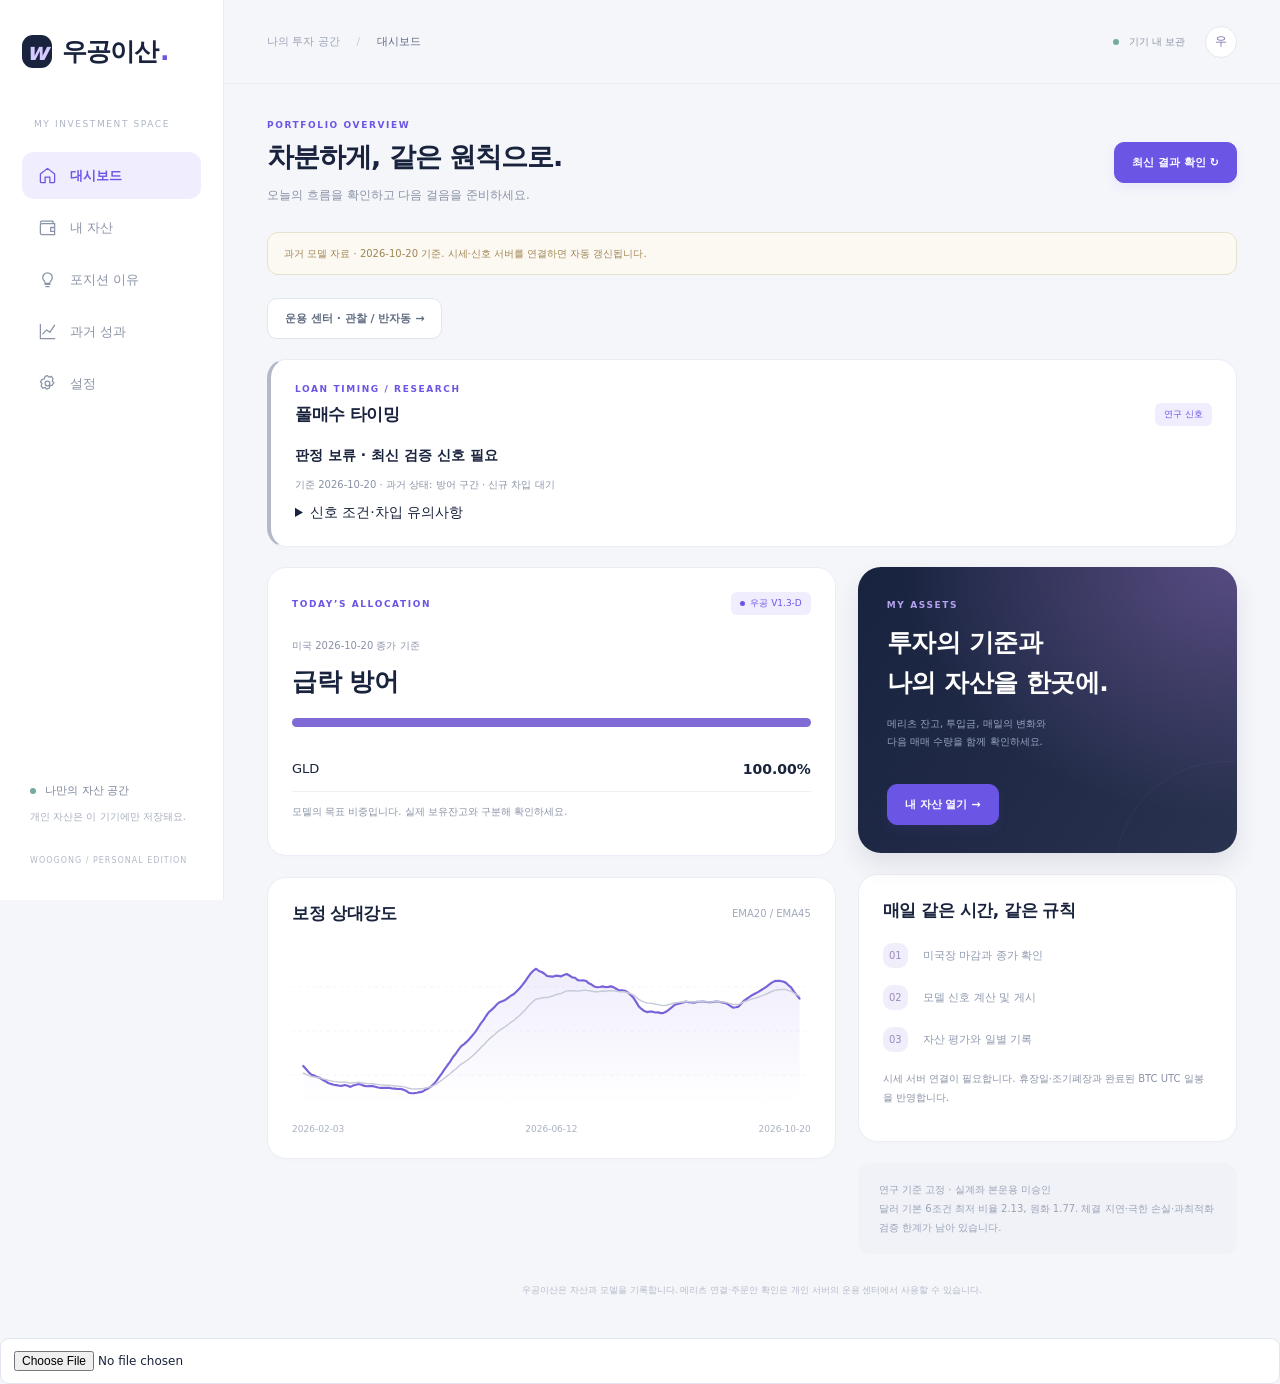
==== site/index.html @ 9b7d8f2d "Publish Woogongisan Android app and automated Pages deployment Include verified app source, 5x2 widg" ====
<!doctype html>
<html lang="ko"><head><meta charset="utf-8"><meta name="viewport" content="width=device-width,initial-scale=1"><meta name="theme-color" content="#17213c"><title>우공이산 · 내 자산의 기준</title><link rel="stylesheet" href="style.css"></head>
<body>
<aside class="sidebar"><a class="brand" href="#"><span class="brand-icon">w</span>우공이산<span class="brand-dot">.</span></a><div class="workspace-label">MY INVESTMENT SPACE</div><nav id="sidebar-nav"></nav><div class="sidebar-bottom"><span class="private-dot"></span> 나만의 자산 공간<p>개인 자산은 이 기기에만 저장돼요.</p><div class="version-label">WOOGONG / PERSONAL EDITION</div></div></aside>
<div class="workspace"><header class="topbar"><div class="breadcrumb">나의 투자 공간 <span>/</span> <b id="breadcrumb">대시보드</b></div><div class="top-actions"><span class="local-badge"><i></i> 기기 내 보관</span><button class="avatar" data-action="tab" data-value="settings" aria-label="설정 열기">우</button></div></header><main><div class="page-heading"><div><div class="eyebrow" id="eyebrow">PORTFOLIO OVERVIEW</div><h1 id="page-title">차분하게, 같은 원칙으로.</h1><p id="page-subtitle">오늘의 흐름을 확인하고 다음 걸음을 준비하세요.</p></div><button class="button primary" id="header-action" data-action="refresh">최신 결과 확인 <span>↻</span></button></div><div id="notice" class="notice" role="status"></div><a class="button" style="margin-bottom:20px;display:inline-flex;text-decoration:none" href="trading.html?preview=1">운용 센터 · 관찰 / 반자동 →</a><div id="content"></div><footer>우공이산은 자산과 모델을 기록합니다. 메리츠 연결·주문안 확인은 개인 서버의 운용 센터에서 사용할 수 있습니다.</footer></main></div>
<nav id="mobile-nav" class="mobile-nav"></nav>
<dialog id="editor"><div class="dialog-head"><div><div class="eyebrow">ACCOUNT RECONCILIATION</div><h2>메리츠 잔고 맞추기</h2></div><button class="icon-button" data-action="close-editor" aria-label="닫기">×</button></div><form id="account-form"></form></dialog>
<dialog id="flow-dialog"><div class="dialog-head"><h2>입금 · 출금 기록</h2><button class="icon-button" data-action="close-flow" aria-label="닫기">×</button></div><form id="flow-form"><div class="field-row"><label>종류<select name="direction"><option value="deposit">입금</option><option value="withdraw">출금</option></select></label><label>통화<select name="currency"><option>KRW</option><option>USD</option></select></label></div><label>금액<input type="number" name="amount" min="0.01" step="any" required placeholder="0"></label><p class="help">현금과 순투입금에 함께 반영됩니다. 달러 입출금은 입력한 기준환율을 사용합니다. 과거 입출금의 소급 입력은 지원하지 않습니다.</p><p class="form-error" role="alert"></p><button class="button primary full">입출금 반영</button></form></dialog>
<dialog id="daily-dialog"><div class="dialog-head"><h2>일별 자산 상세</h2><button class="icon-button" data-action="close-daily" aria-label="닫기">×</button></div><div id="daily-body"></div></dialog>
<input type="file" id="backup-file" accept="application/json,.json" hidden><div id="toast" role="status"></div>
<script type="module" src="app.mjs"></script></body></html>
---- site/style.css ----
:root{--ink:#19233d;--muted:#8891a5;--purple:#6a55e5;--pale:#f0edff;--line:#edf0f5;--bg:#f5f6fa;--red:#df6673;--blue:#5289cb;--gold:#af8854}*{box-sizing:border-box}body{margin:0;color:var(--ink);background:var(--bg);font-family:'Pretendard','Inter','Noto Sans KR','Malgun Gothic',system-ui,sans-serif;font-size:14px;-webkit-font-smoothing:antialiased}button,input,select{font:inherit}button,a,select{ -webkit-tap-highlight-color:transparent}button{cursor:pointer}a{color:inherit;text-decoration:none}button{transition:background .18s,transform .18s}button:active{transform:translateY(1px)}button:focus-visible,a:focus-visible,input:focus-visible,select:focus-visible{outline:3px solid #b0a2ff;outline-offset:3px}.sidebar{width:224px;background:#fff;border-right:1px solid #e9edf4;position:fixed;inset:0 auto 0 0;padding:35px 22px;display:flex;flex-direction:column}.brand{font-size:25px;font-weight:800;letter-spacing:-1px;display:flex;align-items:center;gap:10px}.brand-dot{color:var(--purple);margin-left:-8px}.brand-icon{display:grid;place-items:center;width:30px;height:33px;background:var(--ink);color:#d4caff;border-radius:11px;font-size:24px;font-style:italic}.workspace-label{font-size:9px;color:#adb4c4;letter-spacing:1.6px;margin:51px 12px 18px}.nav-item{display:flex;align-items:center;gap:13px;border:0;background:transparent;color:#8a93a7;width:100%;padding:14px 16px;margin:5px 0;border-radius:12px;text-align:left;font-size:13px}.nav-item svg{width:19px;height:19px}.nav-item.active{background:var(--pale);color:var(--purple);font-weight:750}.sidebar-bottom{margin-top:auto;font-size:11px;color:#79839a;padding:18px 8px 0}.sidebar-bottom p{font-size:10px;color:#a6adbc;line-height:1.8}.private-dot,.local-badge i{display:inline-block;width:6px;height:6px;background:#74ac9c;border-radius:50%;margin-right:6px}.version-label{font-size:8px;letter-spacing:1px;margin-top:30px;color:#b2b9c7}.workspace{margin-left:224px}.topbar{height:84px;border-bottom:1px solid #e8ecf3;display:flex;align-items:center;justify-content:space-between;padding:0 43px}.breadcrumb{color:#9ca4b5;font-size:11px}.breadcrumb span{margin:0 13px;color:#c9ced9}.breadcrumb b{color:#606b85;font-weight:500}.top-actions{display:flex;align-items:center;gap:20px}.local-badge{font-size:10px;color:#8994a5}.avatar{border:1px solid #e6e8ef;background:white;color:#7a6ca8;font-size:12px;border-radius:50%;width:32px;height:32px}main{max-width:1410px;margin:auto;padding:36px 43px 24px}.page-heading{display:flex;justify-content:space-between;gap:16px;align-items:center;margin:0 0 27px}.eyebrow{font-size:9px;letter-spacing:1.6px;color:var(--purple);font-weight:750;margin-bottom:9px}h1{font-size:27px;letter-spacing:-1px;margin:0;font-weight:750}h2{font-size:17px;letter-spacing:-.5px;margin:0}h3{font-size:14px;margin:0}.page-heading p{font-size:12px;color:var(--muted);margin:10px 0 0;line-height:1.7}.button{border:1px solid #e1e5ef;background:#fff;color:#606b82;padding:12px 17px;border-radius:10px;font-size:11px;font-weight:600;display:inline-flex;align-items:center;justify-content:center;gap:12px}.button:hover{background:#f4f2ff}.button.primary{background:var(--purple);border-color:var(--purple);color:#fff;box-shadow:0 5px 12px #6a55e515}.button.primary:hover{background:#5b47d2}.button.ghost{background:transparent;border-color:transparent;color:#8b93a5}.button.full{width:100%}.button.small{padding:8px 11px;font-size:10px}.text-button{border:0;background:transparent;color:var(--purple);font-size:11px;padding:5px;display:inline-flex;align-items:center;gap:8px}.text-button svg{width:14px;height:14px}.notice{border:1px solid #e8e1d0;background:#fcf9f2;color:#a08554;padding:12px 16px;font-size:10px;border-radius:11px;margin-bottom:23px;display:flex;justify-content:space-between;gap:15px;line-height:1.7}.notice:empty{display:none}.notice.demo{background:#eeebff;border-color:#e5dfff;color:#7761b4}.notice button{font-size:10px;background:transparent;border:0;color:inherit;text-decoration:underline;white-space:nowrap}.grid{display:grid;grid-template-columns:minmax(0,1.5fr) minmax(310px,1fr);gap:22px}.stack{display:flex;flex-direction:column;gap:21px}.card{background:#fff;border:1px solid #eaedf5;border-radius:19px;padding:24px;box-shadow:0 4px 14px #24335102;min-width:0}.card-head{display:flex;align-items:center;justify-content:space-between;margin-bottom:21px;gap:12px}.card-head .sub{color:#a0a8ba;font-size:10px}.badge{background:var(--pale);padding:5px 9px;border-radius:6px;color:var(--purple);font-size:9px;display:inline-flex;gap:5px;align-items:center}.badge.dot:before{content:'';width:5px;height:5px;border-radius:50%;background:currentColor;align-self:center}.balance-card{border-radius:23px;padding:28px 29px;color:white;background:radial-gradient(ellipse at 100% 0%,#574b81 0,transparent 62%),linear-gradient(125deg,#18233f,#29324e);box-shadow:0 12px 24px #1c27451a;position:relative;overflow:hidden}.balance-card:after{content:'';position:absolute;width:220px;height:220px;border:1px solid #ffffff09;border-radius:50%;right:-100px;bottom:-130px}.balance-card .card-head{margin-bottom:17px}.balance-label{color:#b4bdd5;font-size:11px}.broker{font-size:9px;letter-spacing:2px;color:#bfb4eb}.balance-value{font-size:36px;letter-spacing:-1.8px;font-weight:750;margin:10px 0 7px;font-variant-numeric:tabular-nums;line-height:1.3}.balance-value small{font-size:20px;letter-spacing:0;margin-left:6px;font-weight:500}.balance-usd{font-size:10px;color:#99a5c2;line-height:1.8}.balance-bottom{margin-top:25px;padding-top:19px;border-top:1px solid #ffffff16;display:flex;justify-content:space-between;align-items:center}.balance-bottom span{font-size:9px;color:#9facc8}.balance-bottom strong{display:block;color:#c2b7ff;margin-top:6px;font-size:15px}.balance-spark{width:105px;height:40px;opacity:.75}.stat-pair{display:grid;grid-template-columns:1fr 1fr;gap:14px;margin-top:15px}.stat-box{border:1px solid #eaedf5;background:#fff;border-radius:15px;padding:18px 21px}.stat-box span{color:#929bad;font-size:10px}.stat-box strong{display:block;font-size:19px;letter-spacing:-.5px;margin-top:9px;font-variant-numeric:tabular-nums}.positive{color:var(--red)!important}.negative{color:var(--blue)!important}.muted{color:var(--muted)}.caption{font-size:10px;line-height:1.9;color:var(--muted)}.actions{display:flex;gap:9px;margin-top:17px}.actions .button{flex:1}.source-note{margin:13px 4px 0;font-size:9px;line-height:1.9;color:#9aa3b6}.asset-chart{width:100%;height:170px;display:block}.chart-axis{display:flex;justify-content:space-between;font-size:9px;color:#a8b0c1;margin-top:8px}.chart-legend{display:flex;gap:15px;font-size:9px;color:#919aae}.chart-legend i{display:inline-block;width:6px;height:6px;border-radius:50%;margin-right:5px;background:var(--purple)}.chart-legend i.gray{background:#c8cdda}.range-tabs{display:flex;gap:3px}.range-tabs button{background:transparent;border:0;font-size:9px;color:#9ca4b6;border-radius:5px;padding:5px 8px}.range-tabs button.active{background:#f0edff;color:var(--purple)}.table{width:100%;border-collapse:collapse;font-size:11px}.table th{font-weight:500;color:#a0a9bb;font-size:9px;padding:0 0 12px;text-align:right;border-bottom:1px solid var(--line)}.table th:first-child{text-align:left}.table td{padding:16px 0;text-align:right;border-bottom:1px solid #f0f2f7;font-variant-numeric:tabular-nums}.table tr:last-child td{border:0}.table td:first-child{text-align:left}.symbol{display:flex;align-items:center;gap:11px}.symbol-icon{width:34px;height:34px;border-radius:11px;background:#f1eefc;color:#8a76c7;display:grid;place-items:center;font-size:10px;font-weight:750}.symbol strong{font-size:11px;display:block}.symbol small{display:block;color:#a3abbb;font-size:9px;margin-top:4px}.table .tiny{display:block;color:#a5adbd;font-size:9px;margin-top:5px}.cash-line{display:flex;justify-content:space-between;font-size:11px;padding:12px 0;color:#919aac}.cash-line strong{color:var(--ink);font-size:12px}.cash-line+.cash-line{border-top:1px solid #f3f4f8}.plan-caption{font-size:10px;color:#9ba4b8;line-height:1.9;padding-bottom:11px}.plan-row{display:flex;justify-content:space-between;align-items:center;padding:17px 0;border-bottom:1px solid var(--line);gap:10px}.plan-row:last-child{border:0}.plan-row strong{font-size:12px}.plan-row small{display:block;font-size:9px;color:#9da6b9;margin-top:6px}.order-tag{font-size:11px;font-weight:700;padding:7px 9px;border-radius:8px;background:#f6f8fc;color:#91a1bb;white-space:nowrap}.order-tag.buy{background:#fff1f2;color:var(--red)}.order-tag.sell{background:#eff5fd;color:var(--blue)}.plan-cash{background:#f6f4ff;border:1px solid #eeebfc;border-radius:13px;padding:17px;margin-top:19px}.plan-cash label{color:#9585c1;font-size:10px}.plan-cash strong{display:block;font-size:24px;color:#6650bd;margin-top:7px;letter-spacing:-.6px}.plan-cash small{display:block;font-size:9px;color:#b1a6cc;margin-top:7px}.insight{display:flex;gap:11px;font-size:10px;line-height:1.9;color:#9ba4b8;margin-top:17px}.insight svg{width:15px;height:15px;flex-shrink:0;color:#b4adcc;margin-top:3px}.history-row{display:flex;justify-content:space-between;align-items:center;padding:13px 0;border-bottom:1px solid var(--line)}.history-row:last-child{border:0}.history-row .date{font-size:10px;color:#8c96ab}.history-row strong{font-size:12px;display:block;text-align:right}.history-row small{font-size:9px;display:block;margin-top:5px;text-align:right;color:#9aa4b8}.row{display:flex;justify-content:space-between;gap:12px;align-items:center}.tag{font-size:9px;color:var(--purple);background:var(--pale);padding:6px 9px;border-radius:7px}.allocation-bar{height:9px;background:#eee;border-radius:6px;display:flex;overflow:hidden;margin:20px 0}.allocation-bar span{display:block;height:100%}.allocation-item{display:flex;justify-content:space-between;font-size:13px;padding:14px 0;border-bottom:1px solid var(--line)}.allocation-item strong{font-size:14px}.reason{padding:18px 0;border-bottom:1px solid var(--line)}.reason:last-child{border:0}.reason h3{font-size:12px;margin-bottom:8px}.reason p{color:#949eb1;font-size:11px;line-height:1.9;margin:0}.metrics{display:grid;grid-template-columns:repeat(3,1fr);gap:20px;margin:27px 0}.metrics span{font-size:10px;color:var(--muted)}.metrics strong{display:block;font-size:27px;font-weight:700;margin-top:10px;letter-spacing:-.7px}.empty-state{text-align:center;padding:40px 25px}.empty-state .empty-icon{background:#f0edff;width:62px;height:62px;border-radius:22px;display:grid;place-items:center;margin:0 auto 24px;color:var(--purple)}.empty-state svg{width:27px;height:27px}.empty-state h2{font-size:22px;line-height:1.6;letter-spacing:-.7px}.empty-state p{font-size:12px;color:var(--muted);line-height:2;margin:15px auto 24px;max-width:340px}.empty-chart{height:140px;display:grid;place-items:center;background:linear-gradient(#fff,#fafbfe);border-radius:12px;color:#b3bac9;font-size:11px}.connection-step{display:flex;align-items:center;gap:15px;margin:17px 0;color:#8e99ae;font-size:11px}.step-number{width:25px;height:25px;border-radius:9px;background:#f1eefb;color:#9b8bbb;display:grid;place-items:center;font-size:10px}.settings-grid{display:grid;grid-template-columns:1fr 1fr;gap:20px}.field-row{display:grid;grid-template-columns:1fr 1fr;gap:12px}label{display:block;font-size:11px;color:#7f899e;margin:13px 0}input,select{display:block;width:100%;background:white;border:1px solid #e1e6ef;color:var(--ink);border-radius:9px;padding:12px 13px;margin-top:7px;font-size:12px}input::placeholder{color:#b8c0cf}input[type=checkbox]{display:inline-block;width:auto;margin:0 7px 0 0;accent-color:var(--purple)}.check-label{display:flex;align-items:center;color:#8c80ae;font-size:10px;line-height:1.7}.help{color:#a0a9b9;font-size:10px;line-height:1.9;margin:10px 0 17px}.form-section{border-top:1px solid var(--line);padding:23px 0 10px;margin-top:12px}.form-section h3{font-size:13px}.position-fields{border:1px solid #e9edf6;border-radius:13px;padding:17px;margin:13px 0}.position-fields .field-row{grid-template-columns:1fr 1fr 1fr}.form-error{color:var(--red);font-size:11px;line-height:1.8}.mobile-nav{display:none}dialog{border:1px solid #e4e8f0;border-radius:24px;box-shadow:0 20px 80px #16243e24;width:min(590px,94vw);padding:28px;color:var(--ink);max-height:88vh}dialog::backdrop{background:#14203b65;backdrop-filter:blur(5px)}.dialog-head{display:flex;justify-content:space-between;align-items:center;gap:15px;margin-bottom:25px}.dialog-head h2{font-size:21px}.icon-button{border:0;background:#f4f5f9;border-radius:50%;width:32px;height:32px;color:#9fa8ba;font-size:21px}.dialog-actions{display:flex;gap:10px;position:sticky;bottom:-28px;background:white;padding:15px 0}.dialog-actions button{flex:1}#toast{position:fixed;bottom:35px;left:50%;transform:translateX(-50%);background:var(--ink);color:white;border-radius:10px;padding:13px 20px;font-size:12px;max-width:90%;box-shadow:0 8px 20px #0002;z-index:50;display:none}footer{font-size:9px;color:#b4bbca;text-align:center;padding:28px 0 8px;line-height:1.9}.privacy-card{padding:17px 21px;font-size:10px;color:#9aa3b5;line-height:1.9;background:#f0f2f8;border-radius:13px}.privacy-card svg{width:13px;height:13px;vertical-align:middle;margin-right:5px}@media(min-width:1600px){main{padding-top:50px}.balance-value{font-size:42px}.card{padding:29px}.grid{gap:26px}.stack{gap:24px}}@media(max-width:1200px){.sidebar{width:190px;padding:30px 14px}.workspace{margin-left:190px}main{padding:27px 25px}.topbar{padding:0 25px}.grid{gap:17px;grid-template-columns:minmax(0,1.25fr) minmax(280px,1fr)}.balance-value{font-size:30px}.card{padding:20px}.balance-card{padding:24px}.stat-box{padding:16px}.stat-box strong{font-size:17px}}@media(max-width:980px){.sidebar{display:none}.workspace{margin:0}.topbar{height:67px}.mobile-nav{display:flex;position:fixed;bottom:0;left:0;right:0;z-index:20;border-top:1px solid #e8ecf4;background:#ffffffee;backdrop-filter:blur(14px);padding:9px 13px max(9px,env(safe-area-inset-bottom));justify-content:space-around}.mobile-nav .nav-item{margin:0;width:auto;flex-direction:column;gap:5px;padding:7px 10px;font-size:9px;border-radius:10px}.mobile-nav svg{height:19px;width:19px}main{padding-bottom:100px}.sidebar-bottom{display:none}.page-heading p{font-size:11px}}@media(max-width:680px){.topbar{padding:0 21px}.topbar .local-badge{display:none}main{padding:27px 18px 100px}.page-heading{align-items:flex-start;margin-bottom:23px}.page-heading h1{font-size:24px}.page-heading .button{font-size:10px;padding:10px 11px;white-space:nowrap;margin-top:12px}.page-heading .button span{display:none}.grid,.settings-grid{grid-template-columns:1fr}.grid{gap:19px}.stack{gap:18px}.balance-card{padding:27px}.balance-value{font-size:36px}.stat-box strong{font-size:19px}.card{padding:23px}.notice{font-size:9px;margin-bottom:19px;padding:11px 13px}.eyebrow{font-size:8px}.table th,.table .tiny{font-size:9px}.table .price-column{display:none}.metrics strong{font-size:22px}.position-fields .field-row{grid-template-columns:1fr}.source-note{font-size:9px}.stat-pair{gap:12px}.card-head .range-tabs{display:none}#toast{bottom:90px}.field-row{gap:9px}}

button.history-row{width:100%;background:transparent;border-top:0;border-left:0;border-right:0;text-align:left;color:var(--ink)}button.history-row:hover{background:#faf9ff}

@media(max-width:680px){.caption,.source-note,.plan-caption,.insight,.help{font-size:11px;line-height:1.85}.notice{font-size:10px}}
#modes{grid-template-columns:repeat(3,minmax(0,1fr))}#modes button:disabled{opacity:.55;cursor:default}@media(max-width:650px){#modes{grid-template-columns:1fr}#connect{grid-template-columns:1fr}}
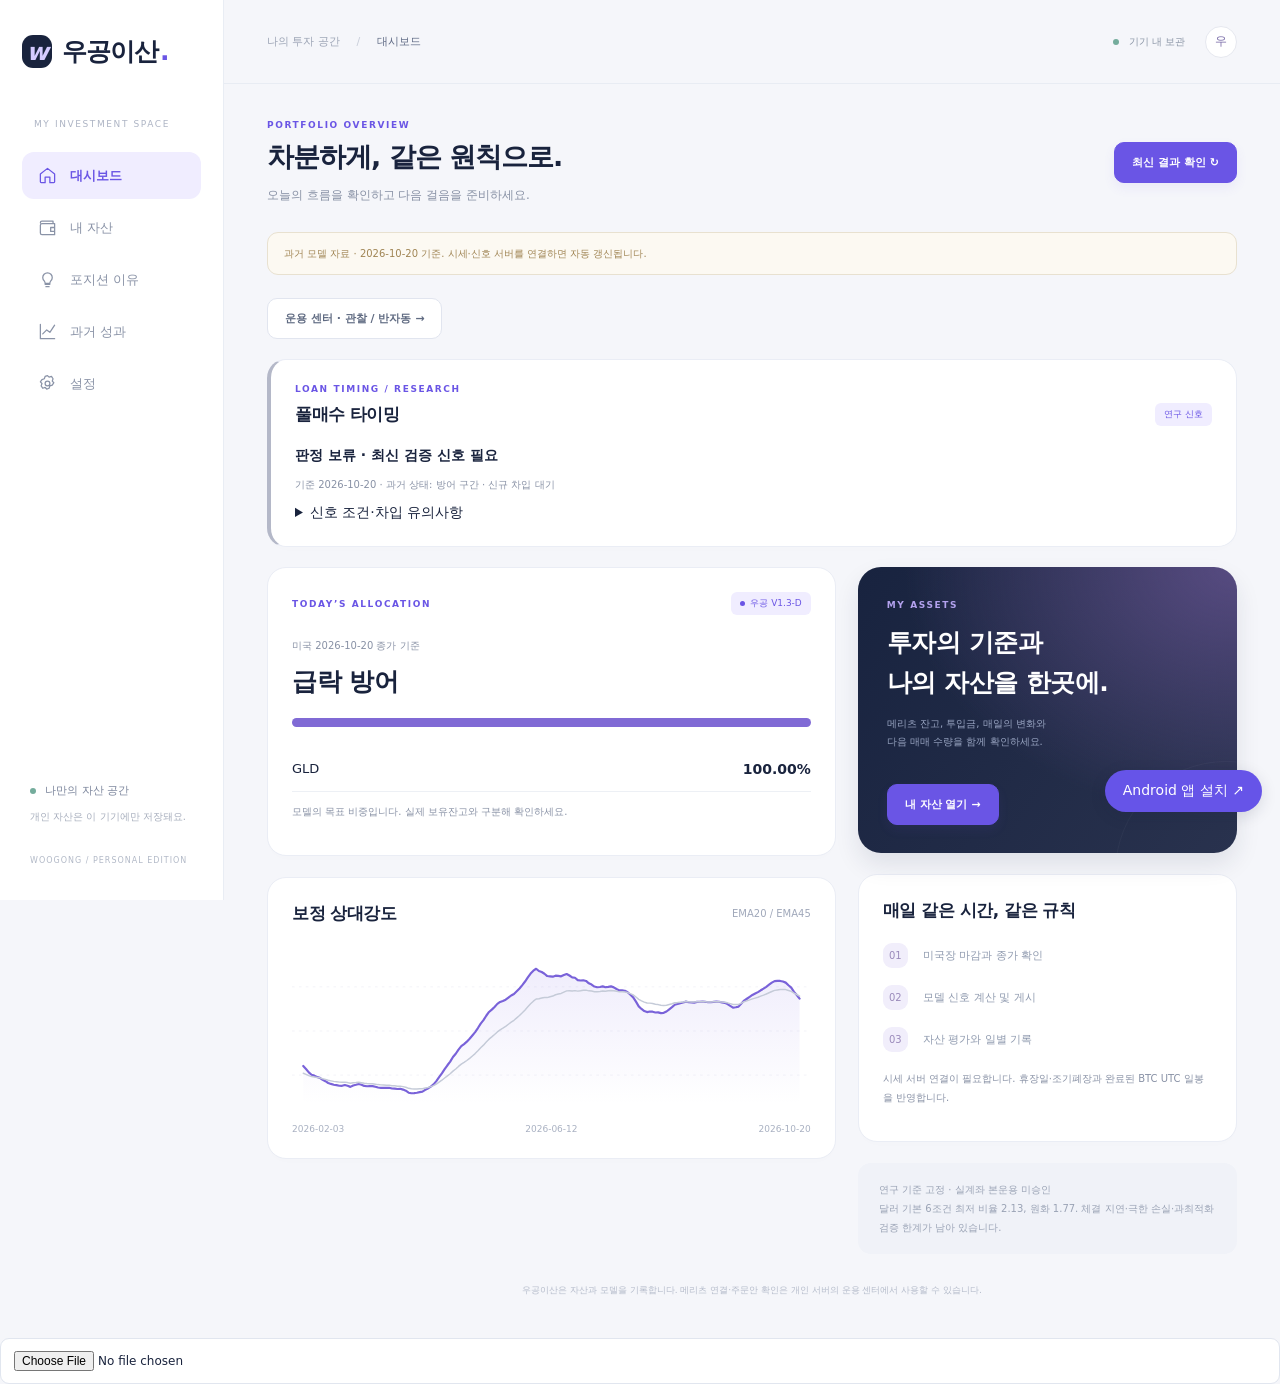
==== commit 5b271d31: "Add Android installation page with Meritz setup instructions" ====
--- a/site/index.html
+++ b/site/index.html
@@ -4,6 +4,7 @@
 <aside class="sidebar"><a class="brand" href="#"><span class="brand-icon">w</span>우공이산<span class="brand-dot">.</span></a><div class="workspace-label">MY INVESTMENT SPACE</div><nav id="sidebar-nav"></nav><div class="sidebar-bottom"><span class="private-dot"></span> 나만의 자산 공간<p>개인 자산은 이 기기에만 저장돼요.</p><div class="version-label">WOOGONG / PERSONAL EDITION</div></div></aside>
 <div class="workspace"><header class="topbar"><div class="breadcrumb">나의 투자 공간 <span>/</span> <b id="breadcrumb">대시보드</b></div><div class="top-actions"><span class="local-badge"><i></i> 기기 내 보관</span><button class="avatar" data-action="tab" data-value="settings" aria-label="설정 열기">우</button></div></header><main><div class="page-heading"><div><div class="eyebrow" id="eyebrow">PORTFOLIO OVERVIEW</div><h1 id="page-title">차분하게, 같은 원칙으로.</h1><p id="page-subtitle">오늘의 흐름을 확인하고 다음 걸음을 준비하세요.</p></div><button class="button primary" id="header-action" data-action="refresh">최신 결과 확인 <span>↻</span></button></div><div id="notice" class="notice" role="status"></div><a class="button" style="margin-bottom:20px;display:inline-flex;text-decoration:none" href="trading.html?preview=1">운용 센터 · 관찰 / 반자동 →</a><div id="content"></div><footer>우공이산은 자산과 모델을 기록합니다. 메리츠 연결·주문안 확인은 개인 서버의 운용 센터에서 사용할 수 있습니다.</footer></main></div>
 <nav id="mobile-nav" class="mobile-nav"></nav>
+<a href="install.html" style="position:fixed;right:18px;bottom:88px;z-index:10;border-radius:24px;padding:12px 18px;background:#6654e8;color:white;text-decoration:none;box-shadow:0 4px 16px #18213c22" aria-label="우공이산 Android 앱 설치">Android 앱 설치 ↗</a>
 <dialog id="editor"><div class="dialog-head"><div><div class="eyebrow">ACCOUNT RECONCILIATION</div><h2>메리츠 잔고 맞추기</h2></div><button class="icon-button" data-action="close-editor" aria-label="닫기">×</button></div><form id="account-form"></form></dialog>
 <dialog id="flow-dialog"><div class="dialog-head"><h2>입금 · 출금 기록</h2><button class="icon-button" data-action="close-flow" aria-label="닫기">×</button></div><form id="flow-form"><div class="field-row"><label>종류<select name="direction"><option value="deposit">입금</option><option value="withdraw">출금</option></select></label><label>통화<select name="currency"><option>KRW</option><option>USD</option></select></label></div><label>금액<input type="number" name="amount" min="0.01" step="any" required placeholder="0"></label><p class="help">현금과 순투입금에 함께 반영됩니다. 달러 입출금은 입력한 기준환율을 사용합니다. 과거 입출금의 소급 입력은 지원하지 않습니다.</p><p class="form-error" role="alert"></p><button class="button primary full">입출금 반영</button></form></dialog>
 <dialog id="daily-dialog"><div class="dialog-head"><h2>일별 자산 상세</h2><button class="icon-button" data-action="close-daily" aria-label="닫기">×</button></div><div id="daily-body"></div></dialog>
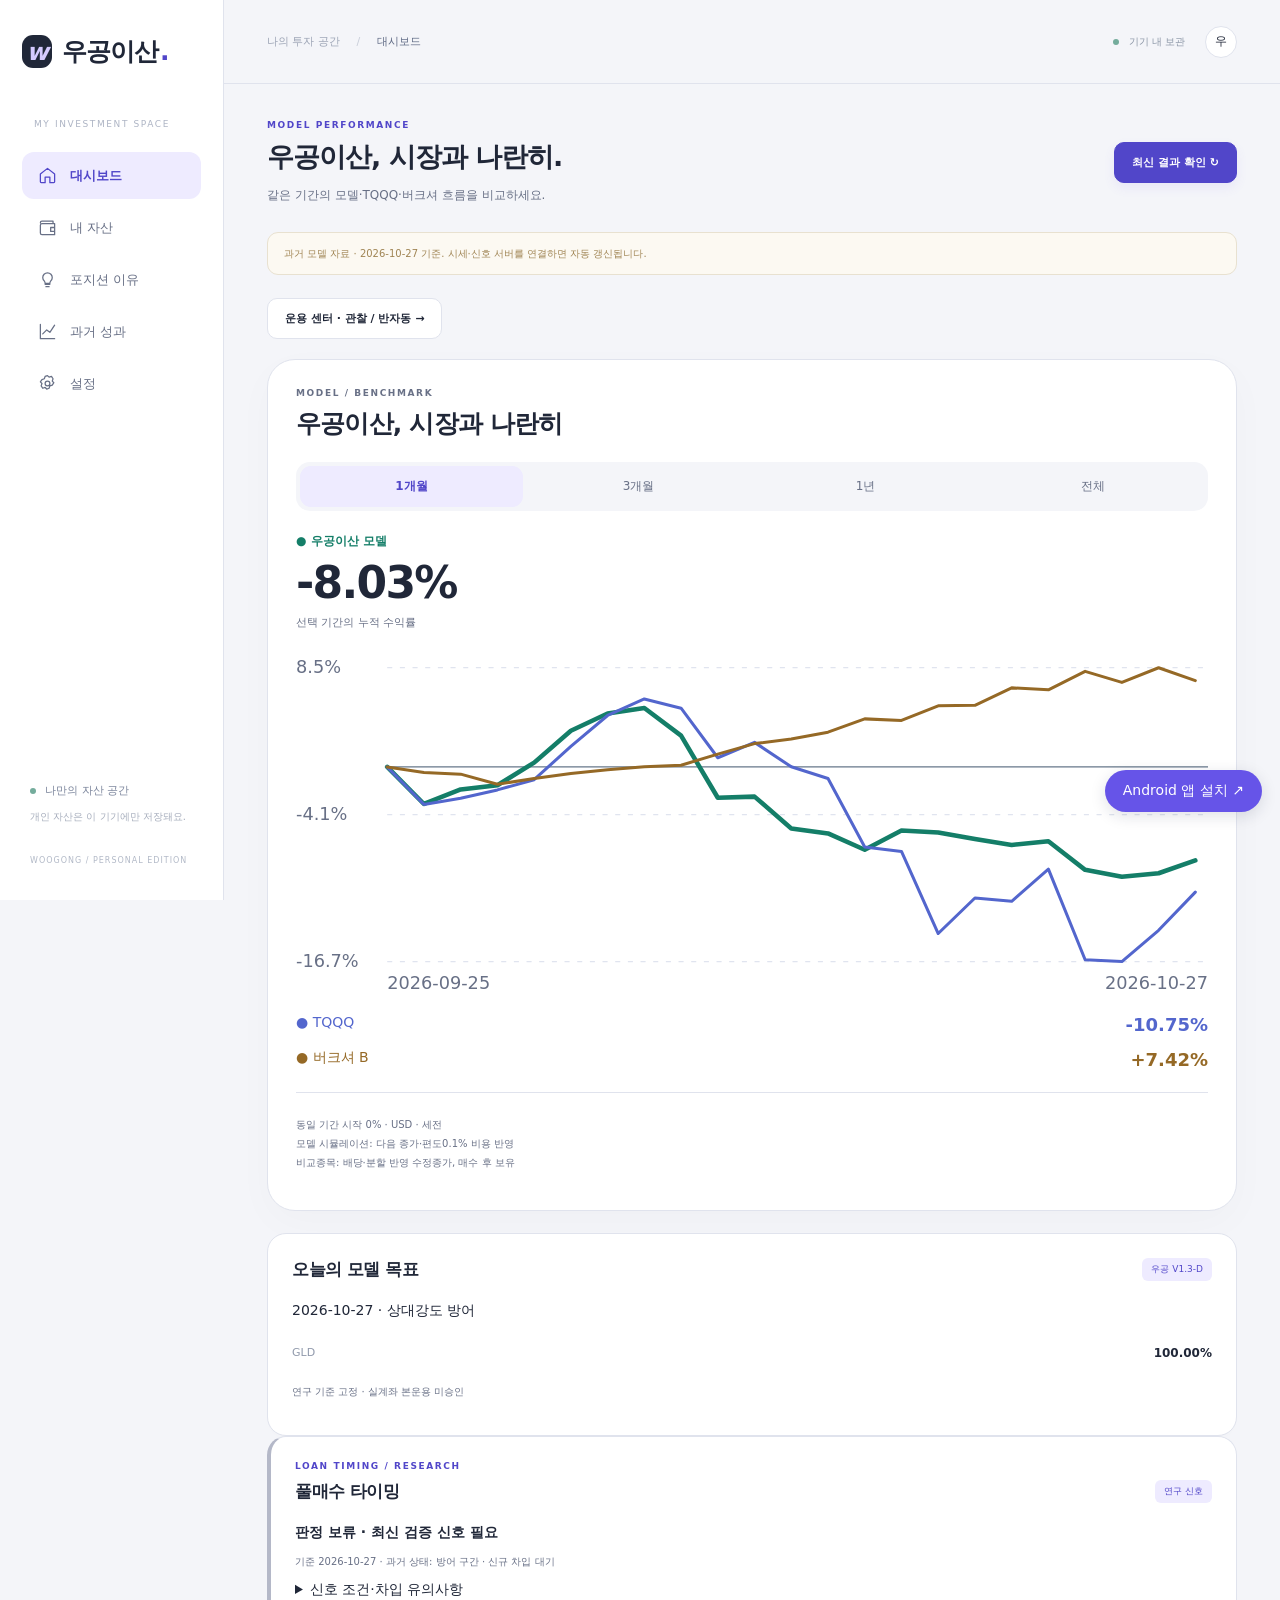
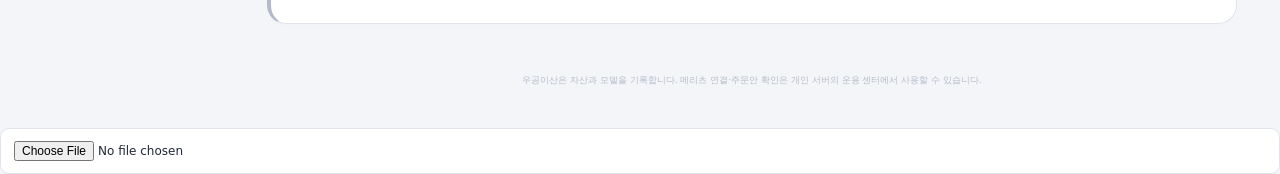
==== commit 7583f047: "Polish system themes safe areas and adaptive widget collection" ====
--- a/site/index.html
+++ b/site/index.html
@@ -1,5 +1,5 @@
 <!doctype html>
-<html lang="ko"><head><meta charset="utf-8"><meta name="viewport" content="width=device-width,initial-scale=1"><meta name="theme-color" content="#17213c"><title>우공이산 · 내 자산의 기준</title><link rel="stylesheet" href="style.css"></head>
+<html lang="ko"><head><meta charset="utf-8"><meta name="viewport" content="width=device-width,initial-scale=1,viewport-fit=cover"><meta name="theme-color" content="#17213c"><title>우공이산 · 내 자산의 기준</title><link rel="stylesheet" href="style.css?v=063"></head>
 <body>
 <aside class="sidebar"><a class="brand" href="#"><span class="brand-icon">w</span>우공이산<span class="brand-dot">.</span></a><div class="workspace-label">MY INVESTMENT SPACE</div><nav id="sidebar-nav"></nav><div class="sidebar-bottom"><span class="private-dot"></span> 나만의 자산 공간<p>개인 자산은 이 기기에만 저장돼요.</p><div class="version-label">WOOGONG / PERSONAL EDITION</div></div></aside>
 <div class="workspace"><header class="topbar"><div class="breadcrumb">나의 투자 공간 <span>/</span> <b id="breadcrumb">대시보드</b></div><div class="top-actions"><span class="local-badge"><i></i> 기기 내 보관</span><button class="avatar" data-action="tab" data-value="settings" aria-label="설정 열기">우</button></div></header><main><div class="page-heading"><div><div class="eyebrow" id="eyebrow">PORTFOLIO OVERVIEW</div><h1 id="page-title">차분하게, 같은 원칙으로.</h1><p id="page-subtitle">오늘의 흐름을 확인하고 다음 걸음을 준비하세요.</p></div><button class="button primary" id="header-action" data-action="refresh">최신 결과 확인 <span>↻</span></button></div><div id="notice" class="notice" role="status"></div><a class="button" style="margin-bottom:20px;display:inline-flex;text-decoration:none" href="trading.html?preview=1">운용 센터 · 관찰 / 반자동 →</a><div id="content"></div><footer>우공이산은 자산과 모델을 기록합니다. 메리츠 연결·주문안 확인은 개인 서버의 운용 센터에서 사용할 수 있습니다.</footer></main></div>
@@ -9,4 +9,4 @@
 <dialog id="flow-dialog"><div class="dialog-head"><h2>입금 · 출금 기록</h2><button class="icon-button" data-action="close-flow" aria-label="닫기">×</button></div><form id="flow-form"><div class="field-row"><label>종류<select name="direction"><option value="deposit">입금</option><option value="withdraw">출금</option></select></label><label>통화<select name="currency"><option>KRW</option><option>USD</option></select></label></div><label>금액<input type="number" name="amount" min="0.01" step="any" required placeholder="0"></label><p class="help">현금과 순투입금에 함께 반영됩니다. 달러 입출금은 입력한 기준환율을 사용합니다. 과거 입출금의 소급 입력은 지원하지 않습니다.</p><p class="form-error" role="alert"></p><button class="button primary full">입출금 반영</button></form></dialog>
 <dialog id="daily-dialog"><div class="dialog-head"><h2>일별 자산 상세</h2><button class="icon-button" data-action="close-daily" aria-label="닫기">×</button></div><div id="daily-body"></div></dialog>
 <input type="file" id="backup-file" accept="application/json,.json" hidden><div id="toast" role="status"></div>
-<script type="module" src="app.mjs"></script></body></html>
+<script type="module" src="app.mjs?v=063"></script></body></html>
--- a/site/style.css
+++ b/site/style.css
@@ -4,3 +4,21 @@
 
 @media(max-width:680px){.caption,.source-note,.plan-caption,.insight,.help{font-size:11px;line-height:1.85}.notice{font-size:10px}}
 #modes{grid-template-columns:repeat(3,minmax(0,1fr))}#modes button:disabled{opacity:.55;cursor:default}@media(max-width:650px){#modes{grid-template-columns:1fr}#connect{grid-template-columns:1fr}}
+
+/* System appearance, shared by the app home and widget gallery. */
+:root{color-scheme:light dark;--surface:#fff;--ink:#202738;--muted:#687086;--purple:#5146c9;--pale:#eeebff;--line:#e0e3ed;--bg:#f4f5f9;--series-model:#147e68;--series-tqqq:#5366cd;--series-brkb:#956926;--chart-grid:#e0e4ef}
+@media(prefers-color-scheme:dark){:root:not([data-theme="light"]){--surface:#191f2c;--ink:#e5e8f1;--muted:#a5aec2;--purple:#b9afff;--pale:#302a4d;--line:#30394b;--bg:#0d111a;--series-model:#75dfc5;--series-tqqq:#9aadff;--series-brkb:#e5bb70;--chart-grid:#30394b;color-scheme:dark}}
+:root[data-theme="dark"]{--surface:#191f2c;--ink:#e5e8f1;--muted:#a5aec2;--purple:#b9afff;--pale:#302a4d;--line:#30394b;--bg:#0d111a;--series-model:#75dfc5;--series-tqqq:#9aadff;--series-brkb:#e5bb70;--chart-grid:#30394b;color-scheme:dark}
+:root[data-theme="light"]{color-scheme:light}
+.card,.stat-box,.sidebar,.mobile-nav,dialog,.dialog-actions,input,select,.button,.avatar{background:var(--surface);color:var(--ink);border-color:var(--line)}
+.topbar,.table td,.cash-line+.cash-line{border-color:var(--line)}.nav-item{color:var(--muted)}.nav-item.active,.range-tabs button.active,.symbol-icon{background:var(--pale);color:var(--purple)}
+.notice.demo,.privacy-card,.plan-cash{background:var(--pale);color:var(--purple);border-color:var(--line)}
+.topbar{padding-top:env(safe-area-inset-top);height:calc(84px + env(safe-area-inset-top))}
+.performance-card{border-radius:28px;padding:28px;margin-bottom:22px;box-shadow:0 12px 40px #12213a06}
+.performance-card h2{font-size:25px;letter-spacing:-.8px}.performance-card .eyebrow{color:var(--muted)}
+.performance-periods{display:flex;gap:4px;padding:4px;border-radius:14px;background:var(--bg);margin:22px 0}
+.performance-periods button{flex:1;border:0;background:transparent;color:var(--muted);padding:12px 3px;border-radius:11px;font-size:12px}
+.performance-periods button.selected{background:var(--pale);color:var(--purple);font-weight:700}
+.performance-hero{display:grid;gap:7px;margin-bottom:20px}.performance-hero span{color:var(--series-model);font-size:12px;font-weight:600}.performance-hero strong{font-size:44px;letter-spacing:-1.7px;font-variant-numeric:tabular-nums}.performance-hero small{color:var(--muted);font-size:11px}
+.performance-benchmarks{display:grid;gap:14px;margin:22px 0;border-bottom:1px solid var(--line);padding-bottom:22px}.performance-benchmarks>div{display:flex;justify-content:space-between;gap:12px}.performance-benchmarks strong{font-size:18px;font-variant-numeric:tabular-nums}
+@media(max-width:680px){.topbar{height:calc(67px + env(safe-area-inset-top))}.performance-card{padding:22px}.performance-card h2{font-size:22px}.performance-hero strong{font-size:38px}}
